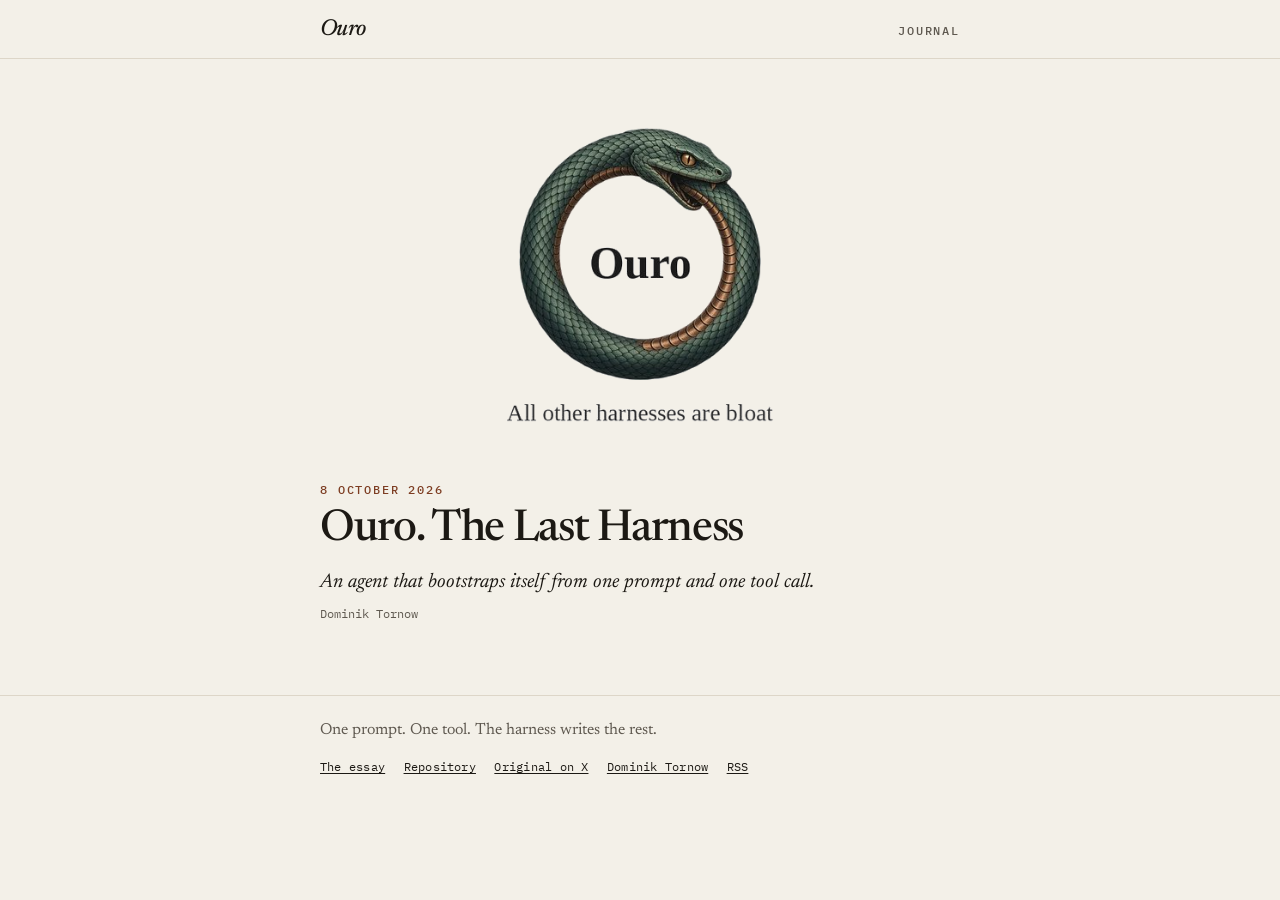
==== docs/index.html @ 4122d93a "Publish the Ouro essay as a GitHub Pages journal. Set the essay in a paper-and-ink design system and" ====
<!DOCTYPE html>
<html lang="en">
<head>
  <meta charset="utf-8">
  <meta name="viewport" content="width=device-width, initial-scale=1">
  <title>Ouro</title>
  <meta name="description" content="Ouro. The Last Harness. An agent that bootstraps itself from one prompt and one tool call.">
  <meta name="author" content="Dominik Tornow">
  <meta name="theme-color" content="#f3f0e8">
  <link rel="icon" href="favicon.svg" type="image/svg+xml">
  <link rel="canonical" href="https://dtornow.github.io/ouro/">
  <link rel="alternate" type="application/rss+xml" title="Ouro" href="feed.xml">
  <meta property="og:type" content="website">
  <meta property="og:title" content="Ouro">
  <meta property="og:description" content="An agent that bootstraps itself from one prompt and one tool call.">
  <meta property="og:url" content="https://dtornow.github.io/ouro/">
  <meta property="og:image" content="https://dtornow.github.io/ouro/assets/og.jpg">
  <meta name="twitter:card" content="summary_large_image">
  <meta name="twitter:title" content="Ouro">
  <meta name="twitter:description" content="An agent that bootstraps itself from one prompt and one tool call.">
  <meta name="twitter:image" content="https://dtornow.github.io/ouro/assets/og.jpg">
  <link rel="preconnect" href="https://fonts.googleapis.com">
  <link rel="preconnect" href="https://fonts.gstatic.com" crossorigin>
  <link href="https://fonts.googleapis.com/css2?family=IBM+Plex+Mono:wght@400;500&family=Newsreader:ital,opsz,wght@0,6..72,400;0,6..72,500;0,6..72,600;1,6..72,400;1,6..72,500&display=swap" rel="stylesheet">
  <link rel="stylesheet" href="assets/design-system.css">
</head>
<body>
  <a class="skip" href="#content">Skip to content</a>
  <header class="masthead">
    <div class="wrap masthead-inner">
      <a class="wordmark" href="./">Ouro</a>
      <span class="mast-meta">Journal</span>
    </div>
  </header>
  <main id="content">
    <img class="mark" src="assets/mark.png" width="382" height="414" alt="An ouroboros eating its tail, lettered Ouro, with the line All other harnesses are bloat.">
    <article class="wrap entry">
      <p class="kicker home-kicker"><time datetime="2026-10-08">8 October 2026</time></p>
      <h2><a href="ouro-the-last-harness/">Ouro. The Last Harness</a></h2>
      <p class="deck">An agent that bootstraps itself from one prompt and one tool call.</p>
      <p class="by">Dominik Tornow</p>
    </article>
  </main>
  <footer class="colophon">
    <div class="wrap colophon-inner">
      <p>One prompt. One tool. The harness writes the rest.</p>
      <nav class="colophon-links" aria-label="Elsewhere">
        <a href="ouro-the-last-harness/">The essay</a>
        <a href="https://github.com/dtornow/ouro">Repository</a>
        <a href="https://x.com/dominiktornow/status/2108224785918439600">Original on X</a>
        <a href="https://www.dtornow.com/">Dominik Tornow</a>
        <a href="feed.xml">RSS</a>
      </nav>
    </div>
  </footer>
</body>
</html>
---- docs/assets/design-system.css ----
/* Ouro
   Paper, ink, and the copper of the mark.
   Newsreader for the essay. IBM Plex Mono for labels and code.
*/

:root {
  --paper: #f3f0e8;
  --ink: #1c1914;
  --muted: #5e584f;
  --line: #ddd6c8;
  --copper: #7d3d22;
  --code-bg: #171916;
  --code-fg: #e7e1d4;
  --code-dim: #9c9588;
  --serif: "Newsreader", "Iowan Old Style", Palatino, "Palatino Linotype", Georgia, serif;
  --mono: "IBM Plex Mono", ui-monospace, "SFMono-Regular", Menlo, Consolas, monospace;
  --measure: 40rem;
  --mark: 20.5rem;
}

* { box-sizing: border-box; }

html { color-scheme: light; }

body {
  margin: 0;
  background: var(--paper);
  color: var(--ink);
  font-family: var(--serif);
  font-size: 1.125rem;
  line-height: 1.65;
  font-optical-sizing: auto;
  text-rendering: optimizeLegibility;
  -webkit-font-smoothing: antialiased;
}

::selection {
  background: #efd3c4;
  color: var(--ink);
}

img, video { max-width: 100%; height: auto; }

a {
  color: var(--copper);
  text-decoration-thickness: 1px;
  text-underline-offset: 0.18em;
}

a:hover { color: var(--ink); }

a:focus-visible {
  outline: 2px solid var(--copper);
  outline-offset: 3px;
  border-radius: 2px;
}

.skip {
  position: absolute;
  left: 1rem;
  top: -4rem;
  background: var(--paper);
  color: var(--ink);
  padding: 0.4rem 0.7rem;
  z-index: 2;
}

.skip:focus { top: 0.75rem; }

.wrap {
  width: min(calc(100% - 2.5rem), var(--measure));
  margin-inline: auto;
}

.kicker {
  margin: 0;
  font-family: var(--mono);
  font-size: 0.72rem;
  font-weight: 500;
  letter-spacing: 0.16em;
  text-transform: uppercase;
  color: var(--copper);
}

.masthead {
  border-bottom: 1px solid var(--line);
}

.masthead-inner {
  display: flex;
  align-items: baseline;
  justify-content: space-between;
  gap: 1rem;
  padding: 1.15rem 0 1rem;
}

.wordmark {
  font-family: var(--serif);
  font-style: italic;
  font-weight: 500;
  font-size: 1.45rem;
  letter-spacing: -0.03em;
  line-height: 1;
  color: var(--ink);
  text-decoration: none;
}

.wordmark:hover { color: var(--copper); }

.mast-meta {
  font-family: var(--mono);
  font-size: 0.72rem;
  font-weight: 500;
  letter-spacing: 0.16em;
  text-transform: uppercase;
  color: var(--muted);
}

.mark {
  display: block;
  width: min(var(--mark), 78%);
  margin: 2.4rem auto 0.4rem;
}

.essay-head { margin-top: 1.6rem; }

h1, .entry h2 {
  margin: 0.55rem 0 0;
  font-weight: 500;
  font-size: clamp(2.35rem, 6vw, 3.35rem);
  line-height: 1.04;
  letter-spacing: -0.03em;
  text-wrap: balance;
}

.byline {
  margin: 1rem 0 0;
  color: var(--muted);
  font-size: 1.05rem;
}

.byline a {
  color: var(--ink);
  text-decoration-color: var(--line);
}

.byline a:hover { text-decoration-color: var(--copper); }

.sep {
  margin: 0 0.35rem;
  color: #c9c1b4;
}

.prose { margin-top: 1.8rem; }

.prose p { margin: 0 0 1.05em; text-wrap: pretty; }

.prose .lede {
  margin: 0 0 1.35em;
  font-size: 1.35rem;
  line-height: 1.4;
  font-style: italic;
  letter-spacing: -0.015em;
}

.prose h2 {
  margin: 2.5rem 0 0.75rem;
  font-size: 1.7rem;
  font-weight: 500;
  letter-spacing: -0.025em;
  line-height: 1.15;
  text-wrap: balance;
}

.prose .question {
  margin: 1.7rem 0 1.85rem;
  padding: 0.05rem 0 0.05rem 0.95rem;
  border-left: 2px solid var(--copper);
  font-size: 1.38rem;
  font-weight: 500;
  line-height: 1.32;
  letter-spacing: -0.02em;
}

.prose p code {
  font-family: var(--mono);
  font-size: 0.84em;
}

.caution { font-style: italic; }

.prose strong { font-weight: 600; }

.prose h2.notes {
  margin-top: 2.75rem;
  font-family: var(--mono);
  font-size: 0.72rem;
  font-weight: 500;
  letter-spacing: 0.16em;
  text-transform: uppercase;
  color: var(--muted);
}

.prose ul {
  margin: 0.15rem 0 0;
  padding: 0 0 0 1.15rem;
}

.prose li { margin: 0.5rem 0; padding-left: 0.15rem; }

.prose li::marker { color: var(--copper); }

.snippet {
  margin: 1.5rem 0 1.85rem;
  background: var(--code-bg);
  color: var(--code-fg);
  border-radius: 8px;
  overflow: hidden;
}

.snippet figcaption {
  margin: 0;
  padding: 0.75rem 1.1rem 0;
  font-family: var(--mono);
  font-size: 0.68rem;
  font-weight: 500;
  letter-spacing: 0.14em;
  text-transform: uppercase;
  color: var(--code-dim);
}

.snippet pre {
  margin: 0;
  padding: 0.75rem 1.1rem 1.15rem;
  overflow-x: auto;
  font-family: var(--mono);
  font-size: 0.78rem;
  line-height: 1.6;
  tab-size: 2;
  scrollbar-width: thin;
  scrollbar-color: #3c4038 transparent;
}

.snippet pre::-webkit-scrollbar { height: 8px; }
.snippet pre::-webkit-scrollbar-thumb { background: #3c4038; border-radius: 4px; }

.snippet code {
  font-family: inherit;
  font-size: inherit;
}

.film { margin: 1.6rem 0 1.9rem; }

.film video {
  display: block;
  width: 100%;
  border-radius: 8px;
  background: #101114;
}

.film figcaption,
.entry .by {
  margin: 0.55rem 0 0;
  font-family: var(--mono);
  font-size: 0.75rem;
  line-height: 1.45;
  color: var(--muted);
}

.entry { padding-bottom: 1rem; }

.entry h2 { font-size: clamp(2rem, 5vw, 2.75rem); }

.entry h2 a {
  color: inherit;
  text-decoration: none;
  background-image: linear-gradient(var(--copper), var(--copper));
  background-repeat: no-repeat;
  background-position: 0 100%;
  background-size: 0 1px;
  transition: background-size 160ms ease;
}

.entry h2 a:hover,
.entry h2 a:focus-visible { background-size: 100% 1px; }

.deck {
  margin: 0.9rem 0 0;
  max-width: 28em;
  font-size: 1.25rem;
  line-height: 1.4;
  font-style: italic;
}

.home-kicker { margin-top: 1.75rem; }

.colophon {
  margin-top: 3.5rem;
  border-top: 1px solid var(--line);
}

.colophon-inner { padding: 1.35rem 0 3rem; }

.colophon p {
  margin: 0;
  color: var(--muted);
  font-size: 1rem;
}

.colophon-links {
  display: flex;
  flex-wrap: wrap;
  gap: 0.35rem 1.15rem;
  margin-top: 0.85rem;
  font-family: var(--mono);
  font-size: 0.75rem;
  letter-spacing: 0.02em;
}

.colophon-links a { color: var(--ink); }

@media (max-width: 640px) {
  .snippet pre { font-size: 0.72rem; }
  .prose .lede { font-size: 1.22rem; }
  .prose .question { font-size: 1.22rem; }
}

@media (prefers-reduced-motion: reduce) {
  .entry h2 a { transition: none; }
}

@media print {
  body { background: #fff; font-size: 11pt; }
  .masthead, .colophon, .skip { display: none; }
  .snippet, .film { break-inside: avoid; }
  .snippet pre { white-space: pre-wrap; }
  a { color: inherit; text-decoration: none; }
  .film video { display: none; }
  .film figcaption::after { content: " (play the video on the site)"; }
}
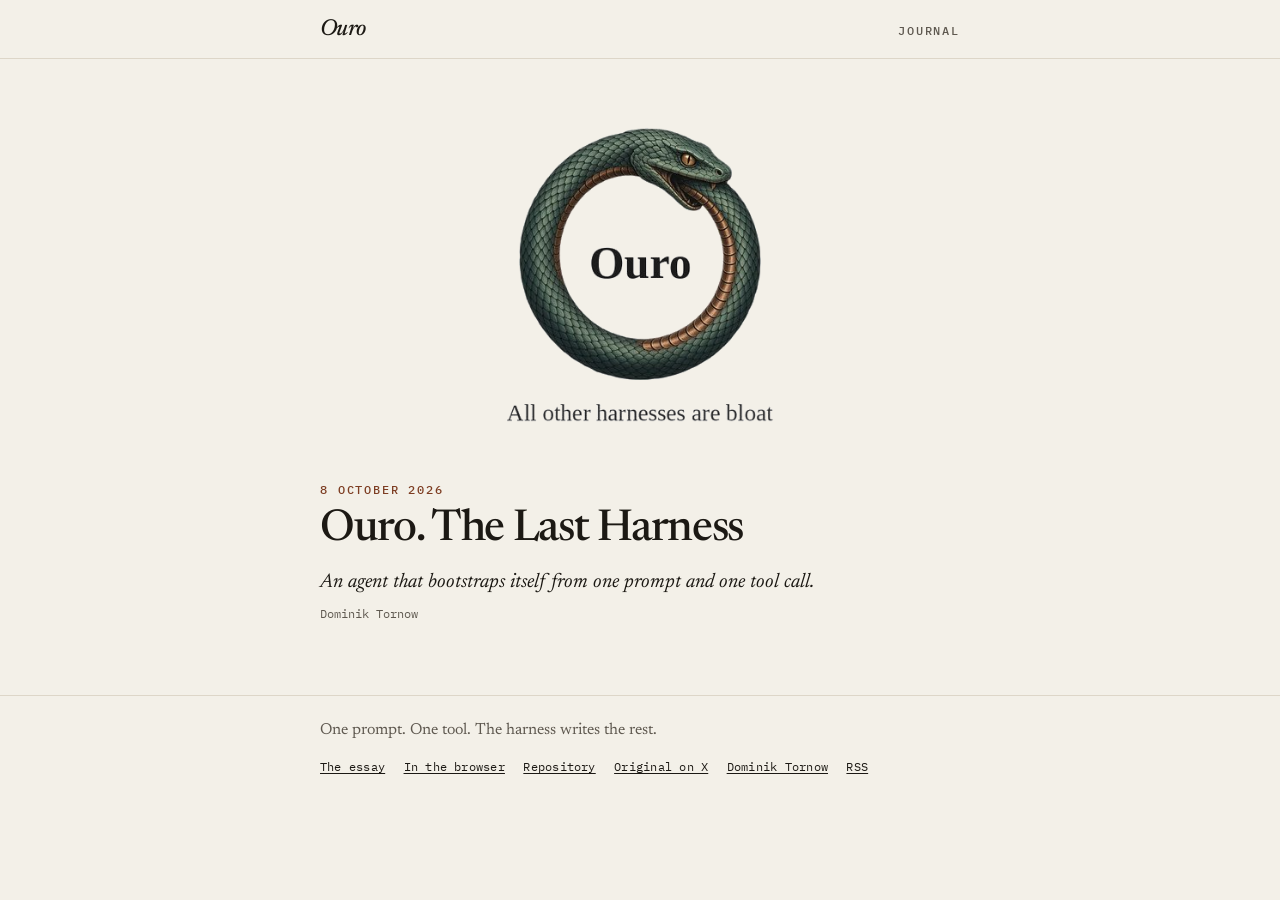
==== commit 788d588d: "Add a browser tab that runs Ouro on a local model. One prompt and one eval, with the weights downloa" ====
--- a/docs/index.html
+++ b/docs/index.html
@@ -46,6 +46,7 @@
       <p>One prompt. One tool. The harness writes the rest.</p>
       <nav class="colophon-links" aria-label="Elsewhere">
         <a href="ouro-the-last-harness/">The essay</a>
+        <a href="tab/">In the browser</a>
         <a href="https://github.com/dtornow/ouro">Repository</a>
         <a href="https://x.com/dominiktornow/status/2108224785918439600">Original on X</a>
         <a href="https://www.dtornow.com/">Dominik Tornow</a>
